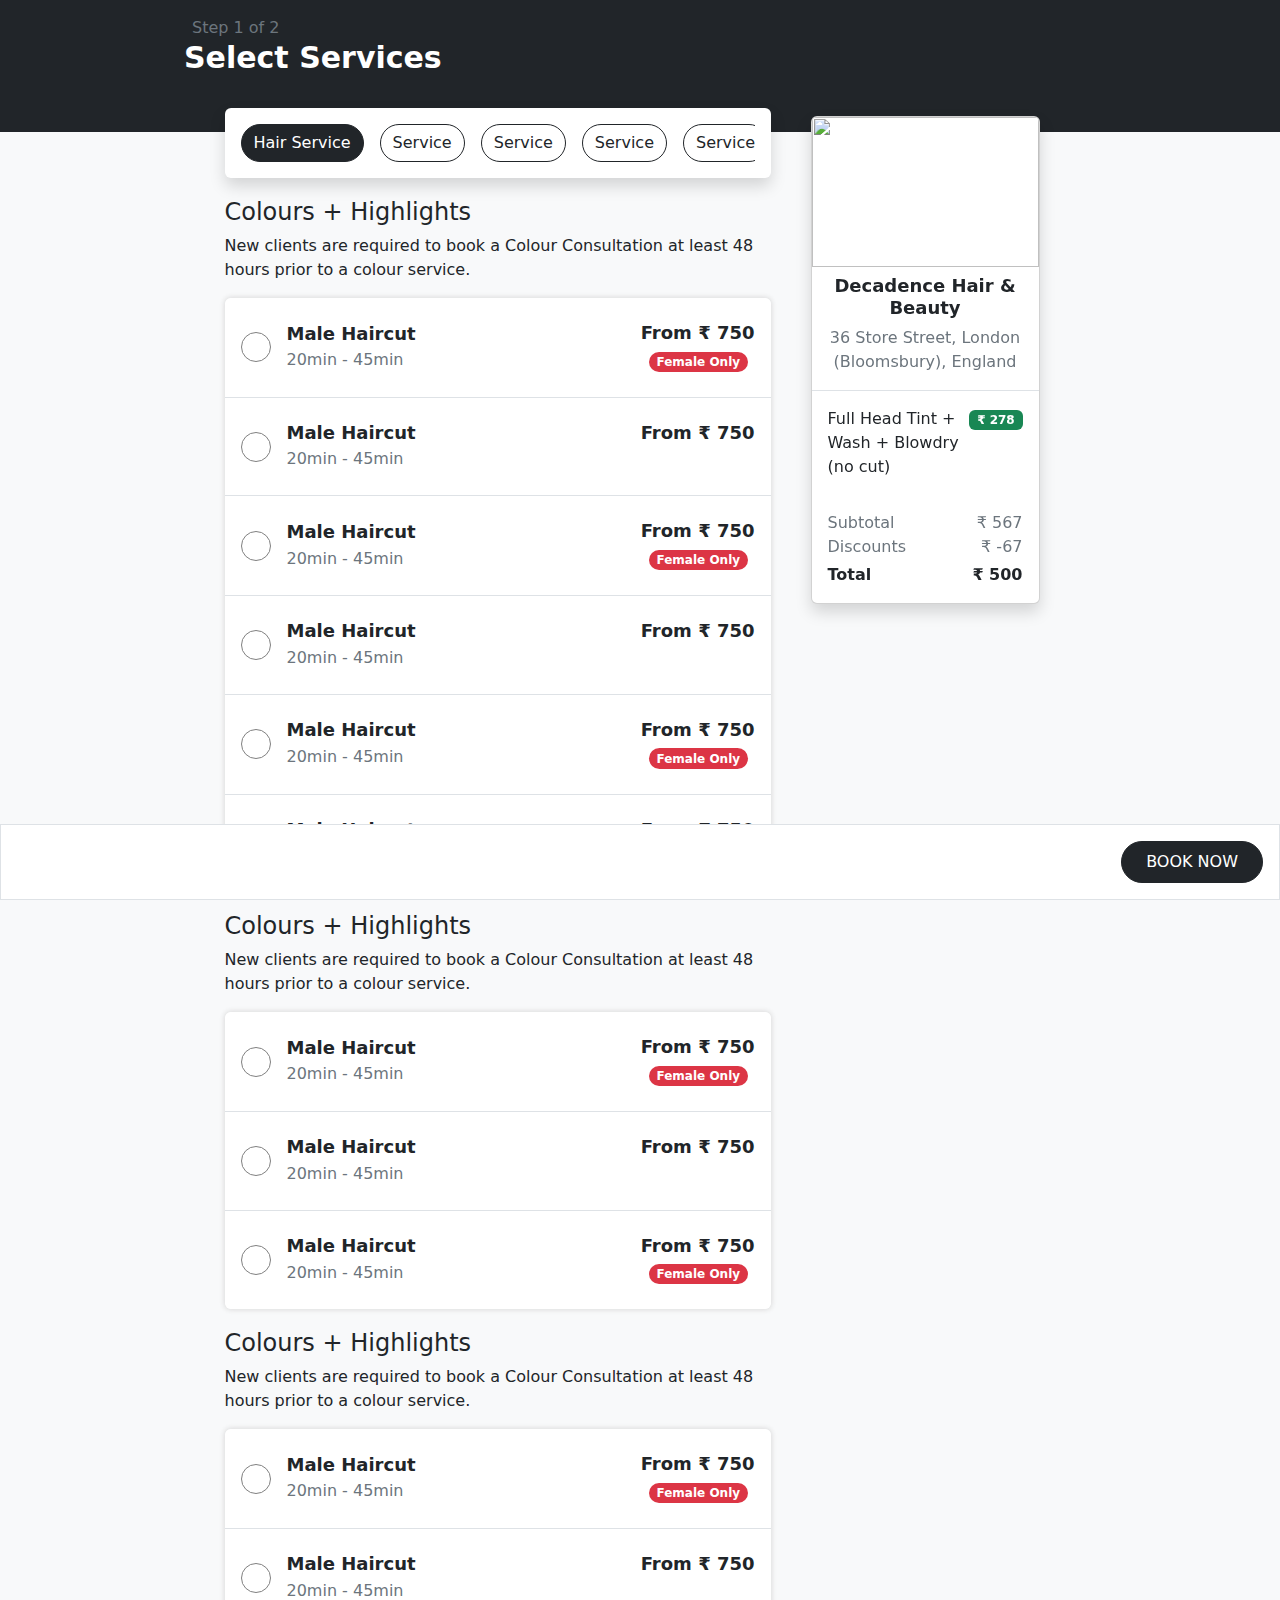
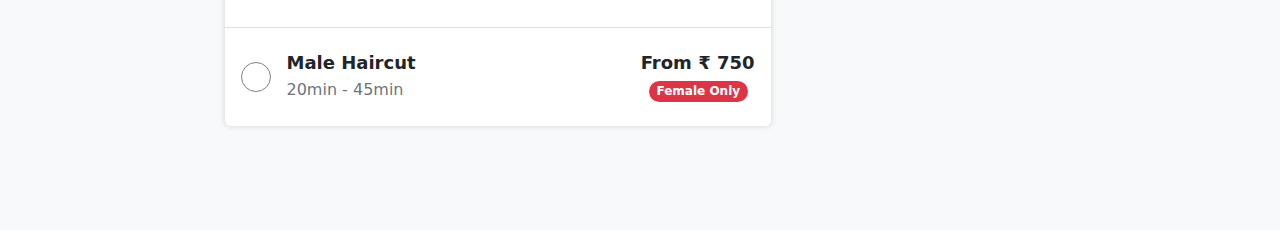
==== booking.html @ f8352d14 "going for merge" ====
<!DOCTYPE html>
<html lang="en">

<head>
    <meta charset="UTF-8">
    <meta http-equiv="X-UA-Compatible" content="IE=edge">
    <meta name="viewport" content="width=device-width, initial-scale=1.0">
    <link rel="stylesheet" href="css/bookstyle.css">
    <!-- fontawesome -->
    <script src="https://cdnjs.cloudflare.com/ajax/libs/font-awesome/6.4.0/js/all.min.js"></script>
    <!-- BS5 Links -->
    <link href="https://cdn.jsdelivr.net/npm/bootstrap@5.2.3/dist/css/bootstrap.min.css" rel="stylesheet">
    <!-- aos -->
    <link href="https://unpkg.com/aos@2.3.1/dist/aos.css" rel="stylesheet">

    <title>Fresha</title>
</head>

<body class="bg-light">

    <main>
        <section class="booksec mb-5 pb-5">
            <div class="container-fluid position-sticky date-time-stick-none top-0 z-10">
                <div class="row text-white justify-content-center p-3 bg-dark service-b-container">
                    <div class="col-md-9">
                        <p class="text-secondary m-0"> <i class="fa-solid fa-arrow-left me-2"></i> Step 1 of 2</p>
                        <h3>Select Services</h3>
                    </div>
                </div>
            </div>

            <div class="container py-2">
                <div class="row justify-content-center g-4">
                    <div class="col-lg-6 col-md-7 ">
                        <div class="book-serv-section ">
                            <div class="p-3 shadow bg-white mt-2 rounded-2 stick-s-top">
                                <div class="s-tabs gap-3" id="spy">
                                    <a href="#ser-sec1" class="btn rounded-pill btn-outline-dark act">Hair Service</a>
                                    <a href="#ser-sec2" class="btn rounded-pill btn-outline-dark act">Service</a>
                                    <a href="#ser-sec3" class="btn rounded-pill btn-outline-dark act">Service</a>
                                    <a href="#ser-sec4" class="btn rounded-pill btn-outline-dark act">Service</a>
                                    <a href="#ser-sec5" class="btn rounded-pill btn-outline-dark act">Service</a>
                                    <a href="#ser-sec6" class="btn rounded-pill btn-outline-dark act">Service</a>
                                    <a href="#ser-sec7" class="btn rounded-pill btn-outline-dark act">Service</a>
                                    <a href="#ser-sec8" class="btn rounded-pill btn-outline-dark act">Service</a>
                                    <a href="#ser-sec9" class="btn rounded-pill btn-outline-dark act">Service</a>
                                    <a href="#ser-sec10" class="btn rounded-pill btn-outline-dark act">Service</a>
                                </div>
                            </div>

                            <div data-bs-spy="scroll" data-bs-target="#spy" data-bs-offset="0"
                                data-bs-smooth-scroll="true" class="scrollspy-example" tabindex="-1">
                                <div class="service-t-content mt-3 text-dark" id="ser-sec1">
                                    <div>
                                        <p class="fs-4 mb-1">Colours + Highlights</p>
                                        <p>New clients are required to book a Colour Consultation at least 48 hours
                                            prior to
                                            a colour service. </p>
                                        <div class="list-group rounded shadowall1 list-group-flush ">

                                            <div class="px-3 service-card py-4 list-group-item">
                                                <input type="checkbox" class="d-none" name="" id="sb1">
                                                <label for="sb1"
                                                    class="d-flex justify-content-between stretched-link w-100">
                                                    <div class="d-flex align-items-center gap-3">
                                                        <div class="service-card-radio text-center"><span><i
                                                                    class="fa-solid fa-check"></i></span></div>
                                                        <div class="d-grid gap-1">
                                                            <h5>Male Haircut</h5>
                                                            <div class="text-secondary w-fit">20min - 45min</div>
                                                        </div>
                                                    </div>
                                                    <div>
                                                        <h5 class="text-dark">From ₹ 750</h5>
                                                        <span class="badge bg-danger mt-2 rounded-pill ms-2">Female
                                                            Only</span>
                                                    </div>
                                                </label>
                                            </div>

                                            <div class="px-3 service-card py-4 list-group-item">
                                                <input type="checkbox" class="d-none" name="" id="sb2">
                                                <label for="sb2"
                                                    class="d-flex justify-content-between stretched-link w-100">
                                                    <div class="d-flex align-items-center gap-3">
                                                        <div class="service-card-radio text-center"><span><i
                                                                    class="fa-solid fa-check"></i></span></div>
                                                        <div class="d-grid gap-1">
                                                            <h5>Male Haircut</h5>
                                                            <div class="text-secondary w-fit">20min - 45min</div>
                                                        </div>
                                                    </div>
                                                    <div>
                                                        <h5 class="text-dark">From ₹ 750</h5>
                                                    </div>
                                                </label>
                                            </div>

                                            <div class="px-3 service-card py-4 list-group-item">
                                                <input type="checkbox" class="d-none" name="" id="sb3">
                                                <label for="sb3"
                                                    class="d-flex justify-content-between stretched-link w-100">
                                                    <div class="d-flex align-items-center gap-3">
                                                        <div class="service-card-radio text-center"><span><i
                                                                    class="fa-solid fa-check"></i></span></div>
                                                        <div class="d-grid gap-1">
                                                            <h5>Male Haircut</h5>
                                                            <div class="text-secondary w-fit">20min - 45min</div>
                                                        </div>
                                                    </div>
                                                    <div>
                                                        <h5 class="text-dark">From ₹ 750</h5>
                                                        <span class="badge bg-danger mt-2 rounded-pill ms-2">Female
                                                            Only</span>
                                                    </div>
                                                </label>
                                            </div>

                                            <div class="px-3 service-card py-4 list-group-item">
                                                <input type="checkbox" class="d-none" name="" id="sb4">
                                                <label for="sb4"
                                                    class="d-flex justify-content-between stretched-link w-100">
                                                    <div class="d-flex align-items-center gap-3">
                                                        <div class="service-card-radio text-center"><span><i
                                                                    class="fa-solid fa-check"></i></span></div>
                                                        <div class="d-grid gap-1">
                                                            <h5>Male Haircut</h5>
                                                            <div class="text-secondary w-fit">20min - 45min</div>
                                                        </div>
                                                    </div>
                                                    <div>
                                                        <h5 class="text-dark">From ₹ 750</h5>
                                                    </div>
                                                </label>
                                            </div>

                                            <div class="px-3 service-card py-4 list-group-item">
                                                <input type="checkbox" class="d-none" name="" id="sb5">
                                                <label for="sb5"
                                                    class="d-flex justify-content-between stretched-link w-100">
                                                    <div class="d-flex align-items-center gap-3">
                                                        <div class="service-card-radio text-center"><span><i
                                                                    class="fa-solid fa-check"></i></span></div>
                                                        <div class="d-grid gap-1">
                                                            <h5>Male Haircut</h5>
                                                            <div class="text-secondary w-fit">20min - 45min</div>
                                                        </div>
                                                    </div>
                                                    <div>
                                                        <h5 class="text-dark">From ₹ 750</h5>
                                                        <span class="badge bg-danger mt-2 rounded-pill ms-2">Female
                                                            Only</span>
                                                    </div>
                                                </label>
                                            </div>

                                            <div class="px-3 service-card py-4 list-group-item">
                                                <input type="checkbox" class="d-none" name="" id="sb6">
                                                <label for="sb6"
                                                    class="d-flex justify-content-between stretched-link w-100">
                                                    <div class="d-flex align-items-center gap-3">
                                                        <div class="service-card-radio text-center"><span><i
                                                                    class="fa-solid fa-check"></i></span></div>
                                                        <div class="d-grid gap-1">
                                                            <h5>Male Haircut</h5>
                                                            <div class="text-secondary w-fit">20min - 45min</div>
                                                        </div>
                                                    </div>
                                                    <div>
                                                        <h5 class="text-dark">From ₹ 750</h5>
                                                    </div>
                                                </label>
                                            </div>

                                        </div>
                                    </div>
                                </div>

                                <div class="service-t-content mt-3 text-dark" id="ser-sec2">
                                    <div>
                                        <p class="fs-4 mb-1">Colours + Highlights</p>
                                        <p>New clients are required to book a Colour Consultation at least 48 hours
                                            prior to
                                            a colour service. </p>
                                        <div class="list-group rounded shadowall1 list-group-flush ">

                                            <div class="px-3 service-card py-4 list-group-item">
                                                <input type="checkbox" class="d-none" name="" id="sb7">
                                                <label for="sb7"
                                                    class="d-flex justify-content-between stretched-link w-100">
                                                    <div class="d-flex align-items-center gap-3">
                                                        <div class="service-card-radio text-center"><span><i
                                                                    class="fa-solid fa-check"></i></span></div>
                                                        <div class="d-grid gap-1">
                                                            <h5>Male Haircut</h5>
                                                            <div class="text-secondary w-fit">20min - 45min</div>
                                                        </div>
                                                    </div>
                                                    <div>
                                                        <h5 class="text-dark">From ₹ 750</h5>
                                                        <span class="badge bg-danger mt-2 rounded-pill ms-2">Female
                                                            Only</span>
                                                    </div>
                                                </label>
                                            </div>

                                            <div class="px-3 service-card py-4 list-group-item">
                                                <input type="checkbox" class="d-none" name="" id="sb8">
                                                <label for="sb8"
                                                    class="d-flex justify-content-between stretched-link w-100">
                                                    <div class="d-flex align-items-center gap-3">
                                                        <div class="service-card-radio text-center"><span><i
                                                                    class="fa-solid fa-check"></i></span></div>
                                                        <div class="d-grid gap-1">
                                                            <h5>Male Haircut</h5>
                                                            <div class="text-secondary w-fit">20min - 45min</div>
                                                        </div>
                                                    </div>
                                                    <div>
                                                        <h5 class="text-dark">From ₹ 750</h5>
                                                    </div>
                                                </label>
                                            </div>

                                            <div class="px-3 service-card py-4 list-group-item">
                                                <input type="checkbox" class="d-none" name="" id="sb9">
                                                <label for="sb9"
                                                    class="d-flex justify-content-between stretched-link w-100">
                                                    <div class="d-flex align-items-center gap-3">
                                                        <div class="service-card-radio text-center"><span><i
                                                                    class="fa-solid fa-check"></i></span></div>
                                                        <div class="d-grid gap-1">
                                                            <h5>Male Haircut</h5>
                                                            <div class="text-secondary w-fit">20min - 45min</div>
                                                        </div>
                                                    </div>
                                                    <div>
                                                        <h5 class="text-dark">From ₹ 750</h5>
                                                        <span class="badge bg-danger mt-2 rounded-pill ms-2">Female
                                                            Only</span>
                                                    </div>
                                                </label>
                                            </div>

                                        </div>
                                    </div>
                                </div>

                                <div class="service-t-content mt-3 text-dark" id="ser-sec3">
                                    <div>
                                        <p class="fs-4 mb-1">Colours + Highlights</p>
                                        <p>New clients are required to book a Colour Consultation at least 48 hours
                                            prior to
                                            a colour service. </p>
                                        <div class="list-group rounded shadowall1 list-group-flush ">

                                            <div class="px-3 service-card py-4 list-group-item">
                                                <input type="checkbox" class="d-none" name="" id="sb10">
                                                <label for="sb10"
                                                    class="d-flex justify-content-between stretched-link w-100">
                                                    <div class="d-flex align-items-center gap-3">
                                                        <div class="service-card-radio text-center"><span><i
                                                                    class="fa-solid fa-check"></i></span></div>
                                                        <div class="d-grid gap-1">
                                                            <h5>Male Haircut</h5>
                                                            <div class="text-secondary w-fit">20min - 45min</div>
                                                        </div>
                                                    </div>
                                                    <div>
                                                        <h5 class="text-dark">From ₹ 750</h5>
                                                        <span class="badge bg-danger mt-2 rounded-pill ms-2">Female
                                                            Only</span>
                                                    </div>
                                                </label>
                                            </div>

                                            <div class="px-3 service-card py-4 list-group-item">
                                                <input type="checkbox" class="d-none" name="" id="sb11">
                                                <label for="sb11"
                                                    class="d-flex justify-content-between stretched-link w-100">
                                                    <div class="d-flex align-items-center gap-3">
                                                        <div class="service-card-radio text-center"><span><i
                                                                    class="fa-solid fa-check"></i></span></div>
                                                        <div class="d-grid gap-1">
                                                            <h5>Male Haircut</h5>
                                                            <div class="text-secondary w-fit">20min - 45min</div>
                                                        </div>
                                                    </div>
                                                    <div>
                                                        <h5 class="text-dark">From ₹ 750</h5>
                                                    </div>
                                                </label>
                                            </div>

                                            <div class="px-3 service-card py-4 list-group-item">
                                                <input type="checkbox" class="d-none" name="" id="sb12">
                                                <label for="sb12"
                                                    class="d-flex justify-content-between stretched-link w-100">
                                                    <div class="d-flex align-items-center gap-3">
                                                        <div class="service-card-radio text-center"><span><i
                                                                    class="fa-solid fa-check"></i></span></div>
                                                        <div class="d-grid gap-1">
                                                            <h5>Male Haircut</h5>
                                                            <div class="text-secondary w-fit">20min - 45min</div>
                                                        </div>
                                                    </div>
                                                    <div>
                                                        <h5 class="text-dark">From ₹ 750</h5>
                                                        <span class="badge bg-danger mt-2 rounded-pill ms-2">Female
                                                            Only</span>
                                                    </div>
                                                </label>
                                            </div>

                                        </div>
                                    </div>
                                </div>
                            </div>
                        </div>

                        <div class="book-staff-section ">
                            <div class="card border-0 shadow rounded-4 position-relative z-10">
                                <div class="py-2">
                                    <div class="list-group list-group-flush">
                                        <div class="list-group-item rounded d-flex justify-content-between align-items-center">
                                            <div class="b-w-staff py-2 d-flex">
                                                <img src="https://cdn-partners-api.fresha.com/employee-avatars/processed/31306/medium/f644d66f-f0d5-4190-939a-41693f199927-1D54E001-1B8D-4237-AF6B-2CF841D46E97.jpeg" class="img-fluid shadowall1 me-1 b-w-staff-img" alt="">
                                                <div class="my-2 ms-2">
                                                    <h5>Alex Doe Alexzander</h5>
                                                    <p class="text-secondary m-0">Female | Colouristle</p>
                                                </div>
                                            </div>
                                            <div class="">
                                                <i class="fa-solid fa-angles-right"></i>
                                            </div>
                                        </div>
                                        <div class="list-group-item rounded d-flex justify-content-between align-items-center">
                                            <div class="b-w-staff py-2 d-flex">
                                                <img src="https://cdn-partners-api.fresha.com/employee-avatars/processed/31306/medium/f644d66f-f0d5-4190-939a-41693f199927-1D54E001-1B8D-4237-AF6B-2CF841D46E97.jpeg" class="img-fluid shadowall1 me-1 b-w-staff-img" alt="">
                                                <div class="my-2 ms-2">
                                                    <h5>Alex Doe Alexzander</h5>
                                                    <p class="text-secondary m-0">Male | Colourist</p>
                                                </div>
                                            </div>
                                            <div class="">
                                                <i class="fa-solid fa-angles-right"></i>
                                            </div>
                                        </div>
                                        <div class="list-group-item rounded d-flex justify-content-between align-items-center">
                                            <div class="b-w-staff py-2 d-flex">
                                                <img src="https://cdn-partners-api.fresha.com/employee-avatars/processed/31306/medium/f644d66f-f0d5-4190-939a-41693f199927-1D54E001-1B8D-4237-AF6B-2CF841D46E97.jpeg" class="img-fluid shadowall1 me-1 b-w-staff-img" alt="">
                                                <div class="my-2 ms-2">
                                                    <h5>Alex Doe Alexzander</h5>
                                                    <p class="text-secondary m-0">Male | Colourist</p>
                                                </div>
                                            </div>
                                            <div class="">
                                                <i class="fa-solid fa-angles-right"></i>
                                            </div>
                                        </div>
                                        <div class="list-group-item rounded d-flex justify-content-between align-items-center">
                                            <div class="b-w-staff py-2 d-flex">
                                                <img src="https://cdn-partners-api.fresha.com/employee-avatars/processed/31306/medium/f644d66f-f0d5-4190-939a-41693f199927-1D54E001-1B8D-4237-AF6B-2CF841D46E97.jpeg" class="img-fluid shadowall1 me-1 b-w-staff-img" alt="">
                                                <div class="my-2 ms-2">
                                                    <h5>Alex Doe Alexzander</h5>
                                                    <p class="text-secondary m-0">Female | Colouristle</p>
                                                </div>
                                            </div>
                                            <div class="">
                                                <i class="fa-solid fa-angles-right"></i>
                                            </div>
                                        </div>
                                    </div>
                                </div>
                            </div>
                        </div>

                        <div class="book-time-section ">
                            <div class="p-3 shadow-sm bg-white mt-2 rounded-2">
                                <div class="s-tabs gap-3" id="spy">
                                    <button class="btn rounded-pill text-nowrap btn-outline-dark act active">Hair Service</button>
                                    <button class="btn rounded-pill text-nowrap btn-outline-dark act">Service</button>
                                    <button class="btn rounded-pill text-nowrap btn-outline-dark act">Service</button>
                                    <button class="btn rounded-pill text-nowrap btn-outline-dark act">Service</button>
                                    <button class="btn rounded-pill text-nowrap btn-outline-dark act">Service</button>
                                    <button class="btn rounded-pill text-nowrap btn-outline-dark act">Service</button>
                                    <button class="btn rounded-pill text-nowrap btn-outline-dark act">Service</button>
                                    <button class="btn rounded-pill text-nowrap btn-outline-dark act">Service</button>
                                    <button class="btn rounded-pill text-nowrap btn-outline-dark act">Service</button>
                                    <button class="btn rounded-pill text-nowrap btn-outline-dark act">Service</button>
                                </div>
                            </div>

                            <div class="mt-2">
                                <div class="list-group rounded shadowall1 list-group-flush ">
                                    <div class="list-group-item py-3 px-4 rounded d-flex align-items-center justify-content-between w-100">
                                        <div class="fs-5">10:00 AM</div>
                                        <div><i class="fa-solid fa-angles-right"></i></div>
                                    </div>
                                    <div class="list-group-item py-3 px-4 rounded d-flex align-items-center justify-content-between w-100">
                                        <div class="fs-5">10:00 AM</div>
                                        <div><i class="fa-solid fa-angles-right"></i></div>
                                    </div>
                                    <div class="list-group-item py-3 px-4 rounded d-flex align-items-center justify-content-between w-100">
                                        <div class="fs-5">10:00 AM</div>
                                        <div><i class="fa-solid fa-angles-right"></i></div>
                                    </div>
                                    <div class="list-group-item py-3 px-4 rounded d-flex align-items-center justify-content-between w-100">
                                        <div class="fs-5">10:00 AM</div>
                                        <div><i class="fa-solid fa-angles-right"></i></div>
                                    </div>
                                    <div class="list-group-item py-3 px-4 rounded d-flex align-items-center justify-content-between w-100">
                                        <div class="fs-5">10:00 AM</div>
                                        <div><i class="fa-solid fa-angles-right"></i></div>
                                    </div>
                                    <div class="list-group-item py-3 px-4 rounded d-flex align-items-center justify-content-between w-100">
                                        <div class="fs-5">10:00 AM</div>
                                        <div><i class="fa-solid fa-angles-right"></i></div>
                                    </div>
                                </div>
                            </div>
                        </div>

                    </div>
                    <div class="col-lg-4 col-xl-3 col-md-5 ">
                        <div class="offcanvas-md p-3 offcanvas-bottom h-100" tabindex="-1" id="offcanvasExample"
                            aria-labelledby="offcanvasExampleLabel">
                            <div class="offcanvas-header">
                                <h4>Total</h4>
                                <button type="button" class="btn btn-close" data-bs-dismiss="offcanvas"
                                    data-bs-target="#offcanvasExample"></button>
                            </div>
                            <div class="card shadow stick-s-top">
                                <img src="https://images.fresha.com/locations/location-profile-images/408585/689546/67a4dfca-bd08-4a91-b6e1-a2f02ed755c5.jpg?class=width-small"
                                    class="object-fit card-img-top" height="150px" alt="">
                                <div class="card-body pt-2 pb-0 text-center text-dark">
                                    <h5>Decadence Hair & Beauty</h5>
                                    <p class="text-secondary mt-2">36 Store Street, London (Bloomsbury), England</p>
                                </div>
                                <div class="total-b">
                                    <div class="card-body d-flex justify-content-between border-top text-dark">
                                        <p class="fs-6 m-0">Full Head Tint + Wash + Blowdry (no cut)
                                        </p>
                                        <div>
                                            <span class="badge bg-success">₹ 278</span>
                                        </div>
                                    </div>
                                    <!-- <div class="card-body d-flex justify-content-between border-top text-dark">
                                        <p class="fs-6 m-0">Full Head Tint + Wash + Blowdry (no cut)
                                        </p>
                                        <div>
                                            <span class="badge bg-success">₹ 278</span>
                                        </div>
                                    </div> -->
                                </div>
                                <div class="card-body text-secondary">
                                    <div class="d-flex justify-content-between">
                                        <div>
                                            Subtotal
                                        </div>
                                        <div>
                                            ₹ 567
                                        </div>
                                    </div>
                                    <div class="d-flex justify-content-between">
                                        <div>
                                            Discounts
                                        </div>
                                        <div>
                                            ₹ -67
                                        </div>
                                    </div>
                                    <div class="d-flex mt-1 text-dark fw-bold justify-content-between">
                                        <div>
                                            Total
                                        </div>
                                        <div>
                                            ₹ 500
                                        </div>
                                    </div>
                                </div>
                            </div>
                        </div>

                    </div>
                </div>
            </div>
            </div>
        </section>
        <!-- book btn -->
        <div class="border px-3 bg-white d-flex justify-content-between justify-content-md-end fixed-bottom">
            <button class="btn my-3 btn-outline-success rounded-pill d-block d-md-none" type="button"
                data-bs-toggle="offcanvas" data-bs-target="#offcanvasExample" aria-controls="offcanvasExample">Total
                ₹ 378 <i class="fa-solid fa-angles-up ms-2"></i> </button>
            <button class="btn my-3 px-4 py-2 rounded-pill act btn-dark" onclick="bookserv(this)">BOOK NOW</button>
        </div>
    </main>

    <script src="https://cdn.jsdelivr.net/npm/bootstrap@5.2.3/dist/js/bootstrap.bundle.min.js"></script>
    <!-- aos -->
    <script src="https://unpkg.com/aos@2.3.1/dist/aos.js"></script>
    <script src="js/main.js"></script>
</body>

</html>
---- css/bookstyle.css ----
body {
    font-family: 'Outfit', sans-serif;
}

h1{
    font-size:50px !important; 
    font-weight: 600 !important;
    margin: 0 !important;
}

h2 {
    font-size: 40px !important;
    font-weight: 600 !important;
    margin: 0 !important;
}

h3 {
    font-size: 30px !important;
    font-weight: 600 !important;
    margin: 0 !important;
}

h4 {
    font-size: 20px !important;
    font-weight: 600 !important;
    margin: 0 !important;
}

h5 {
    font-size: 18px !important;
    font-weight: 600 !important;
    margin: 0 !important;
}

h6 {
    font-size: 16px !important;
    font-weight: 600 !important;
    margin: 0 !important;
}
input[type=number]::-webkit-inner-spin-button,
input[type=number]::-webkit-outer-spin-button {
    -webkit-appearance: none;
    -moz-appearance: none;
    margin: 0;
}
.object-p-c{
    object-position: center !important;
}
.social-btn {
    height: 30px;
    width: 30px;
}

.object-fit {
    object-fit: cover;
    object-position: center;
}

.z--1 {
    z-index: -1;
}
.act:active{
    transform: scale(0.95) !important;
    transition: 0.3s;
}
.z-0{
    z-index: 0;
}

.z-10 {
    z-index: 10;
}
.z-1{
    z-index: 1;
}
.z-9 {
    z-index: 99;
}
.z-99 {
    z-index: 999;
}
.shadowall{
    box-shadow: 0 0 1px 1px rgba(128, 128, 128, 0.251);
}
.d-grid-center{
    display: grid;
    place-items: center;
}
.form-control:focus{
    /* border: none !important; */
    outline: none !important;
    box-shadow: none !important;
}
textarea:focus{
    /* border: none !important; */
    outline: none !important;
    box-shadow: none !important;
}
.section-padding{
    padding: 5rem 0px;
}
.bg-light2{
    background-color: rgb(238, 238, 238) !important;
}
.services-tabs .nav-link:hover {
    background-color: rgb(238, 238, 238) !important;
}
.services-tabs .nav-link{
    background-color: rgb(253, 253, 253) !important;
    transition: all 0.3s;
}
.services-tabs .nav-link.active {
    background-color: rgb(238, 238, 238) !important;
    border-radius: 50px;
}
.service-card-radio{
    width: 30px;
    height: 30px;
    border: 1px solid grey;
    border-radius: 50%;
}
.services-tabs .list-group-item:hover {
    background-color: rgb(247, 247, 247);
    cursor: pointer;
}
.services-tabs .list-group-item .list-group-item:hover {
    background-color: rgb(238, 237, 237);
    cursor: pointer;
}
.services-tabs .list-group-item .list-group-item:active {
    transform: scale(0.99);
    transition: all 0.3s;
}

.service-card{
    display: flex !important;
    align-items: center;
    position: relative;
    justify-content: space-between;
}
.b-w-staff-img{
    width: 100px;
    height: 100px;
    border-radius: 50%;
}
.w-fit{
    width: fit-content;
}
.s-tabs{
    display: flex;
    background-color: white;
    overflow: auto;
    scroll-snap-type: x mandatory;
}
.s-tabs::-webkit-scrollbar{
    width: 0px !important;
    height: 0px !important;
}
.shadowall1{
    box-shadow: 0 0 5px 1px gainsboro;
}
.s-tabs a{
    scroll-snap-align: start;
    white-space: nowrap;
}
.service-b-container{
    position: relative;
    /* z-index: 1; */
}
.service-b-container::before{
    content: "";
    position: absolute;
    width: 100%;
    z-index: -1;
    height: 100%;
    top: 40px;
    background-color: #212529;
}
.total-b{
    max-height: 120px;
    overflow-y: auto;
}
.total-b::-webkit-scrollbar{
    width: 5px !important;
    /* height: 0px !important; */
}
.total-b::-webkit-scrollbar-thumb{
    background-color: rgb(194, 194, 194);
    border-radius: 10px;
}
.service-card label .service-card-radio span{
    opacity: 0;
    transition: all 0.3s;
    color: white;
    font-size: 20px;
    line-height: 30px;
}
.service-card input[type="checkbox"]:checked ~ label .service-card-radio{
    background-color: rgb(66, 88, 255);
    border: none;
}
.service-card input[type="checkbox"]:checked ~ label .service-card-radio span{
    opacity: 1;
}
.service-card label:hover{
    cursor: pointer;
}
.stick-s-top{
    position: sticky !important;
    z-index: 999;
    top: 100px;
}
.booksec{
    height: 100%;
}
.book-staff-section{
    display: none;
}
.book-time-section{
    display: none;
}
.book-staff-section .b-w-staff-img{
    width: 70px;
    height: 70px;
}
.book-staff-section .list-group-item,
.book-time-section .list-group-item{
    cursor: pointer;
}
.book-staff-section .list-group-item:hover,
.book-serv-section .list-group-item:hover,
.book-time-section .list-group-item:hover{
    background-color: rgb(249, 249, 249);
    cursor: pointer;
}
@media screen and (min-width:767.5px) {
    .service-stick{
        position: sticky;
        top: 30px ;
    }
}
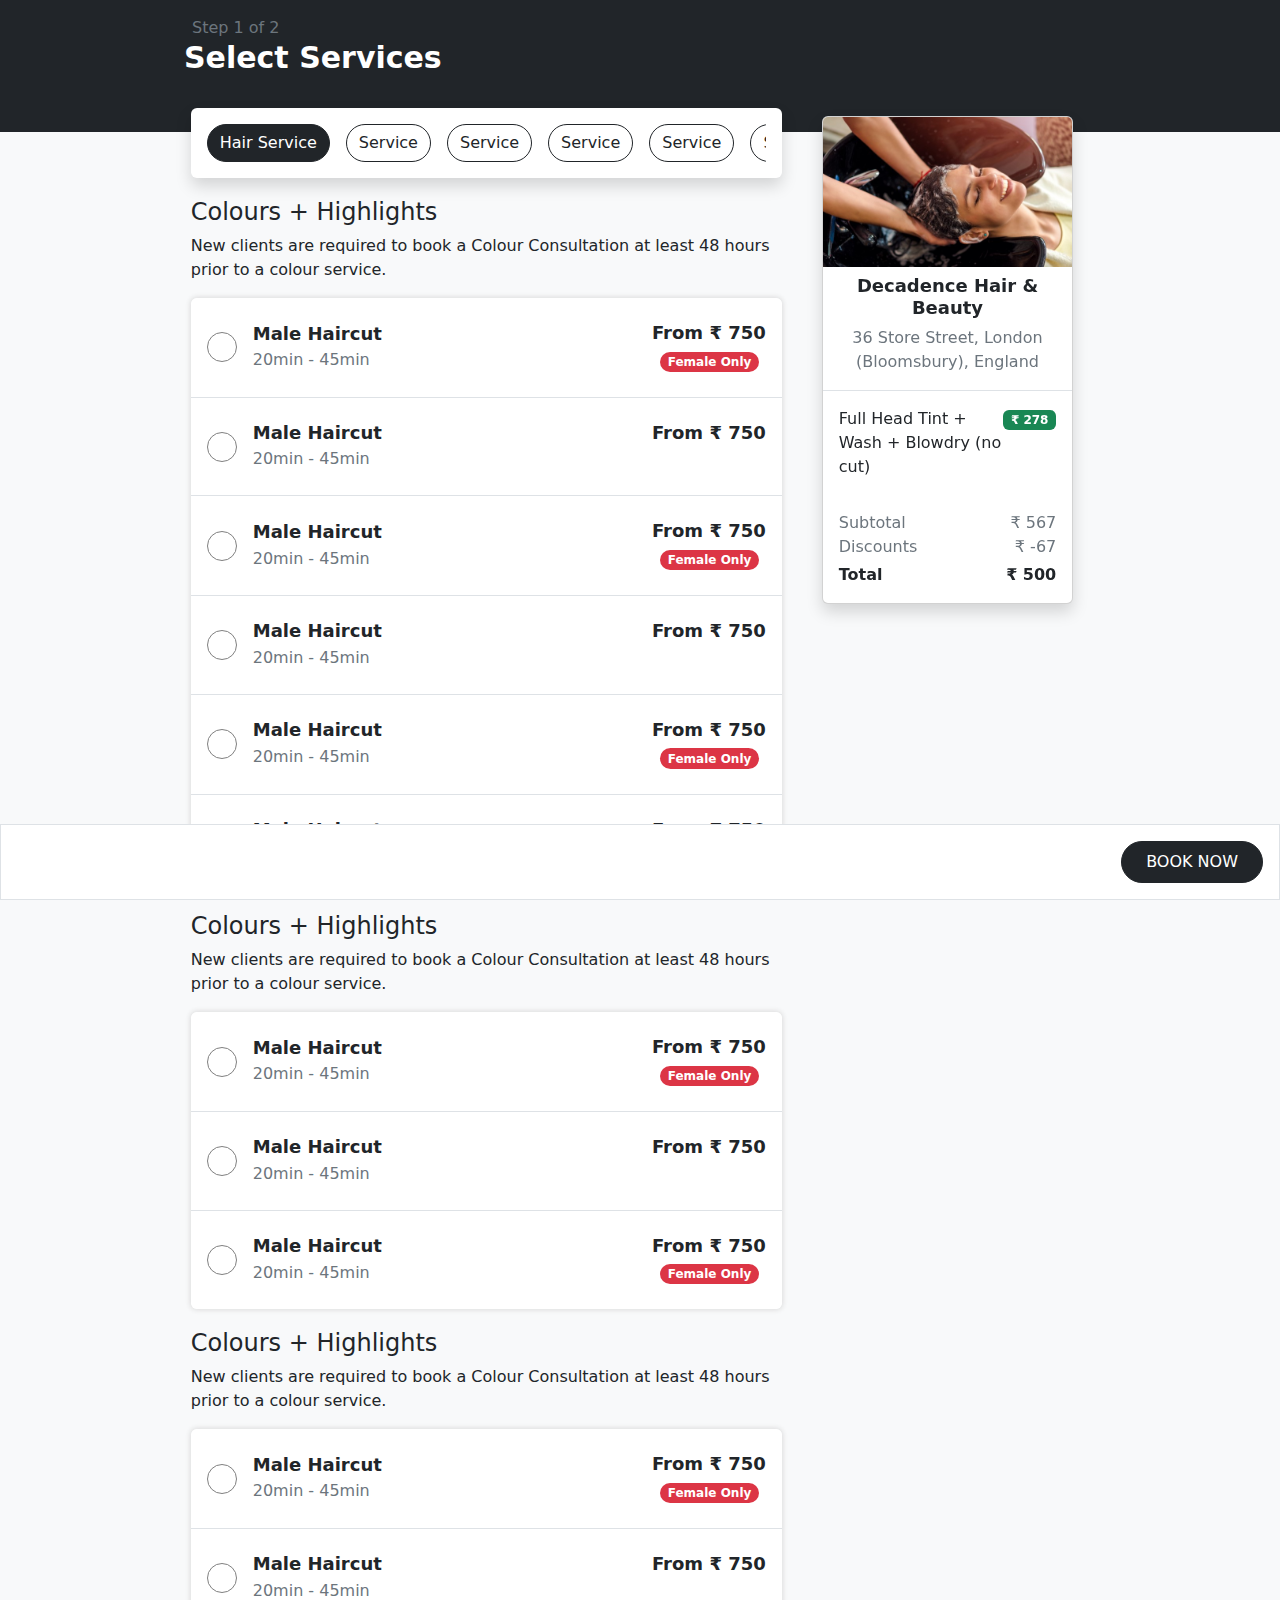
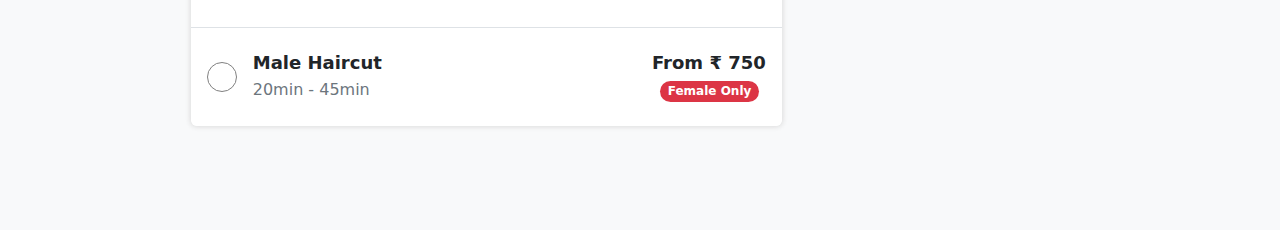
==== commit b22745db: "going to merger 2" ====
--- a/booking.html
+++ b/booking.html
@@ -5,7 +5,7 @@
     <meta charset="UTF-8">
     <meta http-equiv="X-UA-Compatible" content="IE=edge">
     <meta name="viewport" content="width=device-width, initial-scale=1.0">
-    <link rel="stylesheet" href="css/bookstyle.css">
+    <link rel="stylesheet" href="assets/css/style.css">
     <!-- fontawesome -->
     <script src="https://cdnjs.cloudflare.com/ajax/libs/font-awesome/6.4.0/js/all.min.js"></script>
     <!-- BS5 Links -->
@@ -322,9 +322,11 @@
                             <div class="card border-0 shadow rounded-4 position-relative z-10">
                                 <div class="py-2">
                                     <div class="list-group list-group-flush">
-                                        <div class="list-group-item rounded d-flex justify-content-between align-items-center">
+                                        <div
+                                            class="list-group-item rounded d-flex justify-content-between align-items-center">
                                             <div class="b-w-staff py-2 d-flex">
-                                                <img src="https://cdn-partners-api.fresha.com/employee-avatars/processed/31306/medium/f644d66f-f0d5-4190-939a-41693f199927-1D54E001-1B8D-4237-AF6B-2CF841D46E97.jpeg" class="img-fluid shadowall1 me-1 b-w-staff-img" alt="">
+                                                <img src="https://cdn-partners-api.fresha.com/employee-avatars/processed/31306/medium/f644d66f-f0d5-4190-939a-41693f199927-1D54E001-1B8D-4237-AF6B-2CF841D46E97.jpeg"
+                                                    class="img-fluid shadowall1 me-1 b-w-staff-img" alt="">
                                                 <div class="my-2 ms-2">
                                                     <h5>Alex Doe Alexzander</h5>
                                                     <p class="text-secondary m-0">Female | Colouristle</p>
@@ -334,9 +336,11 @@
                                                 <i class="fa-solid fa-angles-right"></i>
                                             </div>
                                         </div>
-                                        <div class="list-group-item rounded d-flex justify-content-between align-items-center">
+                                        <div
+                                            class="list-group-item rounded d-flex justify-content-between align-items-center">
                                             <div class="b-w-staff py-2 d-flex">
-                                                <img src="https://cdn-partners-api.fresha.com/employee-avatars/processed/31306/medium/f644d66f-f0d5-4190-939a-41693f199927-1D54E001-1B8D-4237-AF6B-2CF841D46E97.jpeg" class="img-fluid shadowall1 me-1 b-w-staff-img" alt="">
+                                                <img src="https://cdn-partners-api.fresha.com/employee-avatars/processed/31306/medium/f644d66f-f0d5-4190-939a-41693f199927-1D54E001-1B8D-4237-AF6B-2CF841D46E97.jpeg"
+                                                    class="img-fluid shadowall1 me-1 b-w-staff-img" alt="">
                                                 <div class="my-2 ms-2">
                                                     <h5>Alex Doe Alexzander</h5>
                                                     <p class="text-secondary m-0">Male | Colourist</p>
@@ -346,9 +350,11 @@
                                                 <i class="fa-solid fa-angles-right"></i>
                                             </div>
                                         </div>
-                                        <div class="list-group-item rounded d-flex justify-content-between align-items-center">
+                                        <div
+                                            class="list-group-item rounded d-flex justify-content-between align-items-center">
                                             <div class="b-w-staff py-2 d-flex">
-                                                <img src="https://cdn-partners-api.fresha.com/employee-avatars/processed/31306/medium/f644d66f-f0d5-4190-939a-41693f199927-1D54E001-1B8D-4237-AF6B-2CF841D46E97.jpeg" class="img-fluid shadowall1 me-1 b-w-staff-img" alt="">
+                                                <img src="https://cdn-partners-api.fresha.com/employee-avatars/processed/31306/medium/f644d66f-f0d5-4190-939a-41693f199927-1D54E001-1B8D-4237-AF6B-2CF841D46E97.jpeg"
+                                                    class="img-fluid shadowall1 me-1 b-w-staff-img" alt="">
                                                 <div class="my-2 ms-2">
                                                     <h5>Alex Doe Alexzander</h5>
                                                     <p class="text-secondary m-0">Male | Colourist</p>
@@ -358,9 +364,11 @@
                                                 <i class="fa-solid fa-angles-right"></i>
                                             </div>
                                         </div>
-                                        <div class="list-group-item rounded d-flex justify-content-between align-items-center">
+                                        <div
+                                            class="list-group-item rounded d-flex justify-content-between align-items-center">
                                             <div class="b-w-staff py-2 d-flex">
-                                                <img src="https://cdn-partners-api.fresha.com/employee-avatars/processed/31306/medium/f644d66f-f0d5-4190-939a-41693f199927-1D54E001-1B8D-4237-AF6B-2CF841D46E97.jpeg" class="img-fluid shadowall1 me-1 b-w-staff-img" alt="">
+                                                <img src="https://cdn-partners-api.fresha.com/employee-avatars/processed/31306/medium/f644d66f-f0d5-4190-939a-41693f199927-1D54E001-1B8D-4237-AF6B-2CF841D46E97.jpeg"
+                                                    class="img-fluid shadowall1 me-1 b-w-staff-img" alt="">
                                                 <div class="my-2 ms-2">
                                                     <h5>Alex Doe Alexzander</h5>
                                                     <p class="text-secondary m-0">Female | Colouristle</p>
@@ -378,7 +386,8 @@
                         <div class="book-time-section ">
                             <div class="p-3 shadow-sm bg-white mt-2 rounded-2">
                                 <div class="s-tabs gap-3" id="spy">
-                                    <button class="btn rounded-pill text-nowrap btn-outline-dark act active">Hair Service</button>
+                                    <button class="btn rounded-pill text-nowrap btn-outline-dark act active">Hair
+                                        Service</button>
                                     <button class="btn rounded-pill text-nowrap btn-outline-dark act">Service</button>
                                     <button class="btn rounded-pill text-nowrap btn-outline-dark act">Service</button>
                                     <button class="btn rounded-pill text-nowrap btn-outline-dark act">Service</button>
@@ -393,27 +402,33 @@
 
                             <div class="mt-2">
                                 <div class="list-group rounded shadowall1 list-group-flush ">
-                                    <div class="list-group-item py-3 px-4 rounded d-flex align-items-center justify-content-between w-100">
+                                    <div
+                                        class="list-group-item py-3 px-4 rounded d-flex align-items-center justify-content-between w-100">
                                         <div class="fs-5">10:00 AM</div>
                                         <div><i class="fa-solid fa-angles-right"></i></div>
                                     </div>
-                                    <div class="list-group-item py-3 px-4 rounded d-flex align-items-center justify-content-between w-100">
+                                    <div
+                                        class="list-group-item py-3 px-4 rounded d-flex align-items-center justify-content-between w-100">
                                         <div class="fs-5">10:00 AM</div>
                                         <div><i class="fa-solid fa-angles-right"></i></div>
                                     </div>
-                                    <div class="list-group-item py-3 px-4 rounded d-flex align-items-center justify-content-between w-100">
+                                    <div
+                                        class="list-group-item py-3 px-4 rounded d-flex align-items-center justify-content-between w-100">
                                         <div class="fs-5">10:00 AM</div>
                                         <div><i class="fa-solid fa-angles-right"></i></div>
                                     </div>
-                                    <div class="list-group-item py-3 px-4 rounded d-flex align-items-center justify-content-between w-100">
+                                    <div
+                                        class="list-group-item py-3 px-4 rounded d-flex align-items-center justify-content-between w-100">
                                         <div class="fs-5">10:00 AM</div>
                                         <div><i class="fa-solid fa-angles-right"></i></div>
                                     </div>
-                                    <div class="list-group-item py-3 px-4 rounded d-flex align-items-center justify-content-between w-100">
+                                    <div
+                                        class="list-group-item py-3 px-4 rounded d-flex align-items-center justify-content-between w-100">
                                         <div class="fs-5">10:00 AM</div>
                                         <div><i class="fa-solid fa-angles-right"></i></div>
                                     </div>
-                                    <div class="list-group-item py-3 px-4 rounded d-flex align-items-center justify-content-between w-100">
+                                    <div
+                                        class="list-group-item py-3 px-4 rounded d-flex align-items-center justify-content-between w-100">
                                         <div class="fs-5">10:00 AM</div>
                                         <div><i class="fa-solid fa-angles-right"></i></div>
                                     </div>
@@ -431,8 +446,8 @@
                                     data-bs-target="#offcanvasExample"></button>
                             </div>
                             <div class="card shadow stick-s-top">
-                                <img src="https://images.fresha.com/locations/location-profile-images/408585/689546/67a4dfca-bd08-4a91-b6e1-a2f02ed755c5.jpg?class=width-small"
-                                    class="object-fit card-img-top" height="150px" alt="">
+                                <img src="assets/image/parlor1.jpg" class="object-fit card-img-top" height="150px"
+                                    alt="">
                                 <div class="card-body pt-2 pb-0 text-center text-dark">
                                     <h5>Decadence Hair & Beauty</h5>
                                     <p class="text-secondary mt-2">36 Store Street, London (Bloomsbury), England</p>
@@ -499,7 +514,7 @@
     <script src="https://cdn.jsdelivr.net/npm/bootstrap@5.2.3/dist/js/bootstrap.bundle.min.js"></script>
     <!-- aos -->
     <script src="https://unpkg.com/aos@2.3.1/dist/aos.js"></script>
-    <script src="js/main.js"></script>
+    <script src="assets/js/main.js"></script>
 </body>
 
 </html>--- a/assets/css/style.css
+++ b/assets/css/style.css
@@ -0,0 +1,681 @@
+body {
+    font-family: 'Outfit', sans-serif;
+}
+
+h1 {
+    font-size: 50px !important;
+    font-weight: 600 !important;
+    margin: 0 !important;
+}
+
+h2 {
+    font-size: 40px !important;
+    font-weight: 600 !important;
+    margin: 0 !important;
+}
+
+h3 {
+    font-size: 30px !important;
+    font-weight: 600 !important;
+    margin: 0 !important;
+}
+
+h4 {
+    font-size: 20px !important;
+    font-weight: 600 !important;
+    margin: 0 !important;
+}
+
+h5 {
+    font-size: 18px !important;
+    font-weight: 600 !important;
+    margin: 0 !important;
+}
+
+h6 {
+    font-size: 16px !important;
+    font-weight: 600 !important;
+    margin: 0 !important;
+}
+
+input[type=number]::-webkit-inner-spin-button,
+input[type=number]::-webkit-outer-spin-button {
+    -webkit-appearance: none;
+    -moz-appearance: none;
+    margin: 0;
+}
+
+.object-p-c {
+    object-position: center !important;
+}
+
+.social-btn {
+    height: 30px;
+    width: 30px;
+}
+
+.object-fit {
+    object-fit: cover;
+    object-position: center;
+}
+
+.z--1 {
+    z-index: -1;
+}
+
+.act:active {
+    transform: scale(0.95) !important;
+    transition: 0.3s;
+}
+
+.z-0 {
+    z-index: 0;
+}
+
+.z-10 {
+    z-index: 10;
+}
+
+.z-1 {
+    z-index: 1;
+}
+
+.z-9 {
+    z-index: 99;
+}
+
+.z-99 {
+    z-index: 999;
+}
+
+.shadowall {
+    box-shadow: 0 0 1px 1px rgba(128, 128, 128, 0.251);
+}
+
+.d-grid-center {
+    display: grid;
+    place-items: center;
+}
+
+.form-control:focus {
+    /* border: none !important; */
+    outline: none !important;
+    box-shadow: none !important;
+}
+
+textarea:focus {
+    /* border: none !important; */
+    outline: none !important;
+    box-shadow: none !important;
+}
+
+.section-padding {
+    padding: 5rem 0px;
+}
+
+.bg-light2 {
+    background-color: rgb(238, 238, 238) !important;
+}
+
+.services-tabs .nav-link:hover {
+    background-color: rgb(238, 238, 238) !important;
+}
+
+.services-tabs .nav-link {
+    background-color: rgb(253, 253, 253) !important;
+    transition: all 0.3s;
+}
+
+.services-tabs .nav-link.active {
+    background-color: rgb(238, 238, 238) !important;
+    border-radius: 50px;
+}
+
+.service-card-radio {
+    width: 30px;
+    height: 30px;
+    border: 1px solid grey;
+    border-radius: 50%;
+}
+
+.services-tabs .list-group-item:hover {
+    background-color: rgb(247, 247, 247);
+    cursor: pointer;
+}
+
+.services-tabs .list-group-item .list-group-item:hover {
+    background-color: rgb(238, 237, 237);
+    cursor: pointer;
+}
+
+.services-tabs .list-group-item .list-group-item:active {
+    transform: scale(0.99);
+    transition: all 0.3s;
+}
+
+.service-card {
+    display: flex !important;
+    align-items: center;
+    position: relative;
+    justify-content: space-between;
+}
+
+.b-w-staff-img {
+    width: 100px;
+    height: 100px;
+    border-radius: 50%;
+}
+
+.w-fit {
+    width: fit-content;
+}
+
+.s-tabs {
+    display: flex;
+    background-color: white;
+    overflow: auto;
+    scroll-snap-type: x mandatory;
+}
+
+.s-tabs::-webkit-scrollbar {
+    width: 0px !important;
+    height: 0px !important;
+}
+
+.shadowall1 {
+    box-shadow: 0 0 5px 1px gainsboro;
+}
+
+.s-tabs a {
+    scroll-snap-align: start;
+    white-space: nowrap;
+}
+
+.service-b-container {
+    position: relative;
+    /* z-index: 1; */
+}
+
+.service-b-container::before {
+    content: "";
+    position: absolute;
+    width: 100%;
+    z-index: -1;
+    height: 100%;
+    top: 40px;
+    background-color: #212529;
+}
+
+.total-b {
+    max-height: 120px;
+    overflow-y: auto;
+}
+
+.total-b::-webkit-scrollbar {
+    width: 5px !important;
+    /* height: 0px !important; */
+}
+
+.total-b::-webkit-scrollbar-thumb {
+    background-color: rgb(194, 194, 194);
+    border-radius: 10px;
+}
+
+.service-card label .service-card-radio span {
+    opacity: 0;
+    transition: all 0.3s;
+    color: white;
+    font-size: 20px;
+    line-height: 30px;
+}
+
+.service-card input[type="checkbox"]:checked~label .service-card-radio {
+    background-color: rgb(66, 88, 255);
+    border: none;
+}
+
+.service-card input[type="checkbox"]:checked~label .service-card-radio span {
+    opacity: 1;
+}
+
+.service-card label:hover {
+    cursor: pointer;
+}
+
+.stick-s-top {
+    position: sticky !important;
+    z-index: 999;
+    top: 100px;
+}
+
+.booksec {
+    height: 100%;
+}
+
+.book-staff-section {
+    display: none;
+}
+
+.book-time-section {
+    display: none;
+}
+
+.book-staff-section .b-w-staff-img {
+    width: 70px;
+    height: 70px;
+}
+
+.book-staff-section .list-group-item,
+.book-time-section .list-group-item {
+    cursor: pointer;
+}
+
+.book-staff-section .list-group-item:hover,
+.book-serv-section .list-group-item:hover,
+.book-time-section .list-group-item:hover {
+    background-color: rgb(249, 249, 249);
+    cursor: pointer;
+}
+
+.headingSec h1 {
+    letter-spacing: 4px;
+}
+
+.social button {
+    width: 30px;
+    height: 30px;
+}
+
+.social button i {
+    font-size: 15px;
+}
+
+.instabtn {
+    background: radial-gradient(circle at 30% 107%, #fdf497 0%, #fdf497 5%, #fd5949 45%, #d6249f 60%, #285AEB 90%);
+    ;
+}
+
+.fbbtn {
+    background-color: #4267B2;
+}
+
+#my-firstsection {
+    margin-top: -80px;
+    z-index: 0;
+}
+
+.container {
+    max-width: 1230px !important;
+}
+
+.slide {
+    background-color: #000;
+    height: 500px;
+}
+
+.cardimage {
+    height: 170px;
+    overflow: hidden;
+}
+
+.cardimage img {
+    border-top-right-radius: 7px;
+    border-top-left-radius: 7px;
+    height: 100%;
+    width: 100%;
+    transition: all 0.5s ease;
+}
+
+.search.searchbar.right {
+    position: absolute;
+    right: -50px;
+}
+
+.rating {
+    font-size: 13px;
+}
+
+.rating i {
+    font-size: 11px;
+}
+
+.content p {
+    font-size: 13px;
+}
+
+.card:hover .cardimage img {
+    transform: scale(1.1);
+}
+
+.mcard {
+    margin: 8px;
+}
+
+.name h1 {
+    margin-top: 60px;
+    margin-bottom: 20px;
+}
+
+.name h1 {
+    font-size: 75px !important;
+}
+
+.mobileview {
+    margin-top: 70px;
+}
+
+.bg-semilight {
+    background-color: #f2f2f2;
+}
+
+.profile img {
+    height: 75px;
+    width: 75px;
+    border-radius: 100%;
+    object-fit: cover;
+}
+
+.buisnessHead h1 {
+    font-size: 75px !important;
+}
+
+#tablist ul {
+    border-bottom: 1.5px solid #dbd8d8;
+}
+
+#tablist ul li a {
+    background-color: transparent !important;
+    color: #6d6d6d;
+    font-weight: 500;
+}
+
+#tablist ul li a.active {
+    background-color: transparent !important;
+    color: #000;
+    border-radius: 0;
+    font-weight: 500;
+    position: relative;
+    border-bottom: 1.5px solid #000;
+}
+
+.searchbtn button {
+    margin-top: 12px !important;
+    margin-left: 30px !important;
+}
+
+.inpgrp {
+    /* border: 5px solid #414040; */
+    border: 5px solid #454545;
+    border-radius: 40px !important;
+}
+
+input:focus {
+    box-shadow: none !important;
+    outline: none !important;
+}
+
+/* #firstDropdown{
+    position: absolute;
+    top: 100%;
+    left: 0;
+    width: 50%;
+    z-index: 10;
+    display: none;
+} */
+
+/* .dropdown-menu,
+.dropdown-secmenu {
+  display: none;
+  position: absolute;
+  z-index: 99;
+}
+
+.show {
+  display: block;
+} */
+/* .dropdown-menu {
+    top: calc(100% + 5px);
+    left: 0;
+} */
+
+/* .dropdown-secmenu {
+    top: calc(100% + 5px);
+    left: 0;
+} */
+.dropdown-menu {
+    position: absolute;
+    top: 100%;
+    left: 0;
+    z-index: 1000;
+    width: 50%;
+    display: none;
+    float: left;
+    min-width: 10rem;
+    padding: .5rem 0;
+    margin: .125rem 0 0;
+    font-size: 1rem;
+    color: #212529;
+    text-align: left;
+    list-style: none;
+    background-color: #fff;
+    background-clip: padding-box;
+    border: 1px solid rgba(0, 0, 0, .15);
+    border-radius: .25rem;
+    transition: all 0.9s ease-in;
+    height: 200px;
+    overflow: scroll;
+}
+
+.dropdown-secmenu {
+    position: absolute;
+    top: 100%;
+    left: 50%;
+    z-index: 1000;
+    display: none;
+    width: 40%;
+    float: left;
+    min-width: 10rem;
+    padding: .5rem 0;
+    margin: .125rem 0 0;
+    font-size: 1rem;
+    color: #212529;
+    text-align: left;
+    list-style: none;
+    background-color: #fff;
+    background-clip: padding-box;
+    border: 1px solid rgba(0, 0, 0, .15);
+    border-radius: 0.25rem !important;
+    transition: all 0.9s ease-in;
+}
+
+.dropdown-secmenu i {
+    transform: rotate(270deg);
+    color: #285AEB;
+
+}
+
+.dropdown-secmenu i,
+.dropdown-secmenu li {
+    font-size: 18px;
+    color: #285AEB;
+}
+
+.navbg {
+    background: #000;
+    transition: 0.5s ease-in-out;
+}
+
+.navbg.scrolled {
+    background-color: #285AEB;
+}
+
+.reviewSlide .card {
+    margin: 8px;
+}
+
+.loginmodal input,
+.registermodal input,
+.passgrp,
+.reset input {
+    transition: all 0.1s;
+    border: 1px solid #f2f2f2;
+}
+
+.passgrp span {
+    border: 1px solid #f2f2f2 !important;
+}
+
+.loginmodal input:focus,
+.registermodal input:focus,
+.reset input:focus {
+    border: 1px solid #285AEB !important;
+}
+
+.btn-login {
+    color: #fff !important;
+    letter-spacing: 2px;
+    border: none;
+    background-size: 300% 100%;
+    background-image: linear-gradient(to right, #285AEB, #6886e1, #2a4eb9);
+    border-radius: 50px;
+    transition: all .3s ease-in-out !important;
+}
+
+.btn-login:focus {
+    color: white !important;
+}
+
+.whychooseus .card {
+    border: 1px solid #ccc;
+    height: 300px;
+    width: 100%;
+}
+
+.item {
+    height: 250px;
+    width: 90%;
+    box-shadow: 0px -5px 2px #a0b3ec, 0px -5px 2px #285AEB;
+    /* box-shadow: 0px -5px 2px #000, 0px -5px 2px #000; */
+    border-radius: 50%;
+}
+
+.mobpara {
+    font-size: 15px;
+}
+
+.otp-field {
+    width: 100%;
+    padding: 7px;
+    margin: 10px;
+    height: 45px;
+    border-radius: 6px;
+    border: none;
+}
+
+.otp-field:focus {
+    border: 1px solid #285AEB;
+}
+
+@media(max-width:800px) {
+    .inpgrp {
+        display: flex;
+        flex-direction: column;
+        border: 5px solid rgb(72, 72, 72) !important;
+        border-radius: 15px !important;
+        padding: 30px !important;
+        background-color: white !important;
+        width: 600px;
+    }
+
+    .headingSec h1 {
+        font-size: 40px !important;
+    }
+
+    .dropdown-menu {
+        display: none !important;
+    }
+
+    .dropdown-secmenu {
+        display: none !important;
+    }
+
+    .inpgrp .vr {
+        display: none;
+    }
+
+    .inpgrp .input1 {
+        width: 100% !important;
+    }
+
+    .inpgrp .input2 {
+        width: 100% !important;
+    }
+
+    .inpgrp .input1 span {
+        border-top-right-radius: 10px !important;
+        border-bottom-right-radius: 10px !important;
+        height: 43px !important;
+        border: 1px solid #ccc !important;
+
+    }
+
+    .inpgrp .input1 input {
+        height: 43px !important;
+        border: 1px solid #ccc !important;
+        border-top-right-radius: 50px !important;
+        border-bottom-right-radius: 50px !important;
+        padding: 10px !important;
+        margin-bottom: 15px !important;
+    }
+
+    .inpgrp .input2 span {
+        border-top-left-radius: 50px !important;
+        border-bottom-left-radius: 50px !important;
+        padding: 10px !important;
+        height: 43px !important;
+        border: 1px solid #ccc !important;
+    }
+
+    .inpgrp .input2 input {
+        border: 1px solid #ccc !important;
+        padding: 10px !important;
+        height: 43px !important;
+    }
+
+    .inpgrp .modal {
+        display: block;
+    }
+}
+
+
+
+@media(max-width:750px) {
+    .name h1 {
+        font-size: 50px !important;
+    }
+
+    .buisnessHead h1 {
+        font-size: 50px !important;
+    }
+
+    .mobileview img {
+        width: 180px !important;
+    }
+}
+
+@media(max-width:530px) {
+    .inpgrp {
+        width: 800px;
+    }
+
+    .headingSec h1 {
+        font-size: 30px !important;
+    }
+}
+
+@media screen and (min-width:767.5px) {
+    .service-stick {
+        position: sticky;
+        top: 30px;
+    }
+}